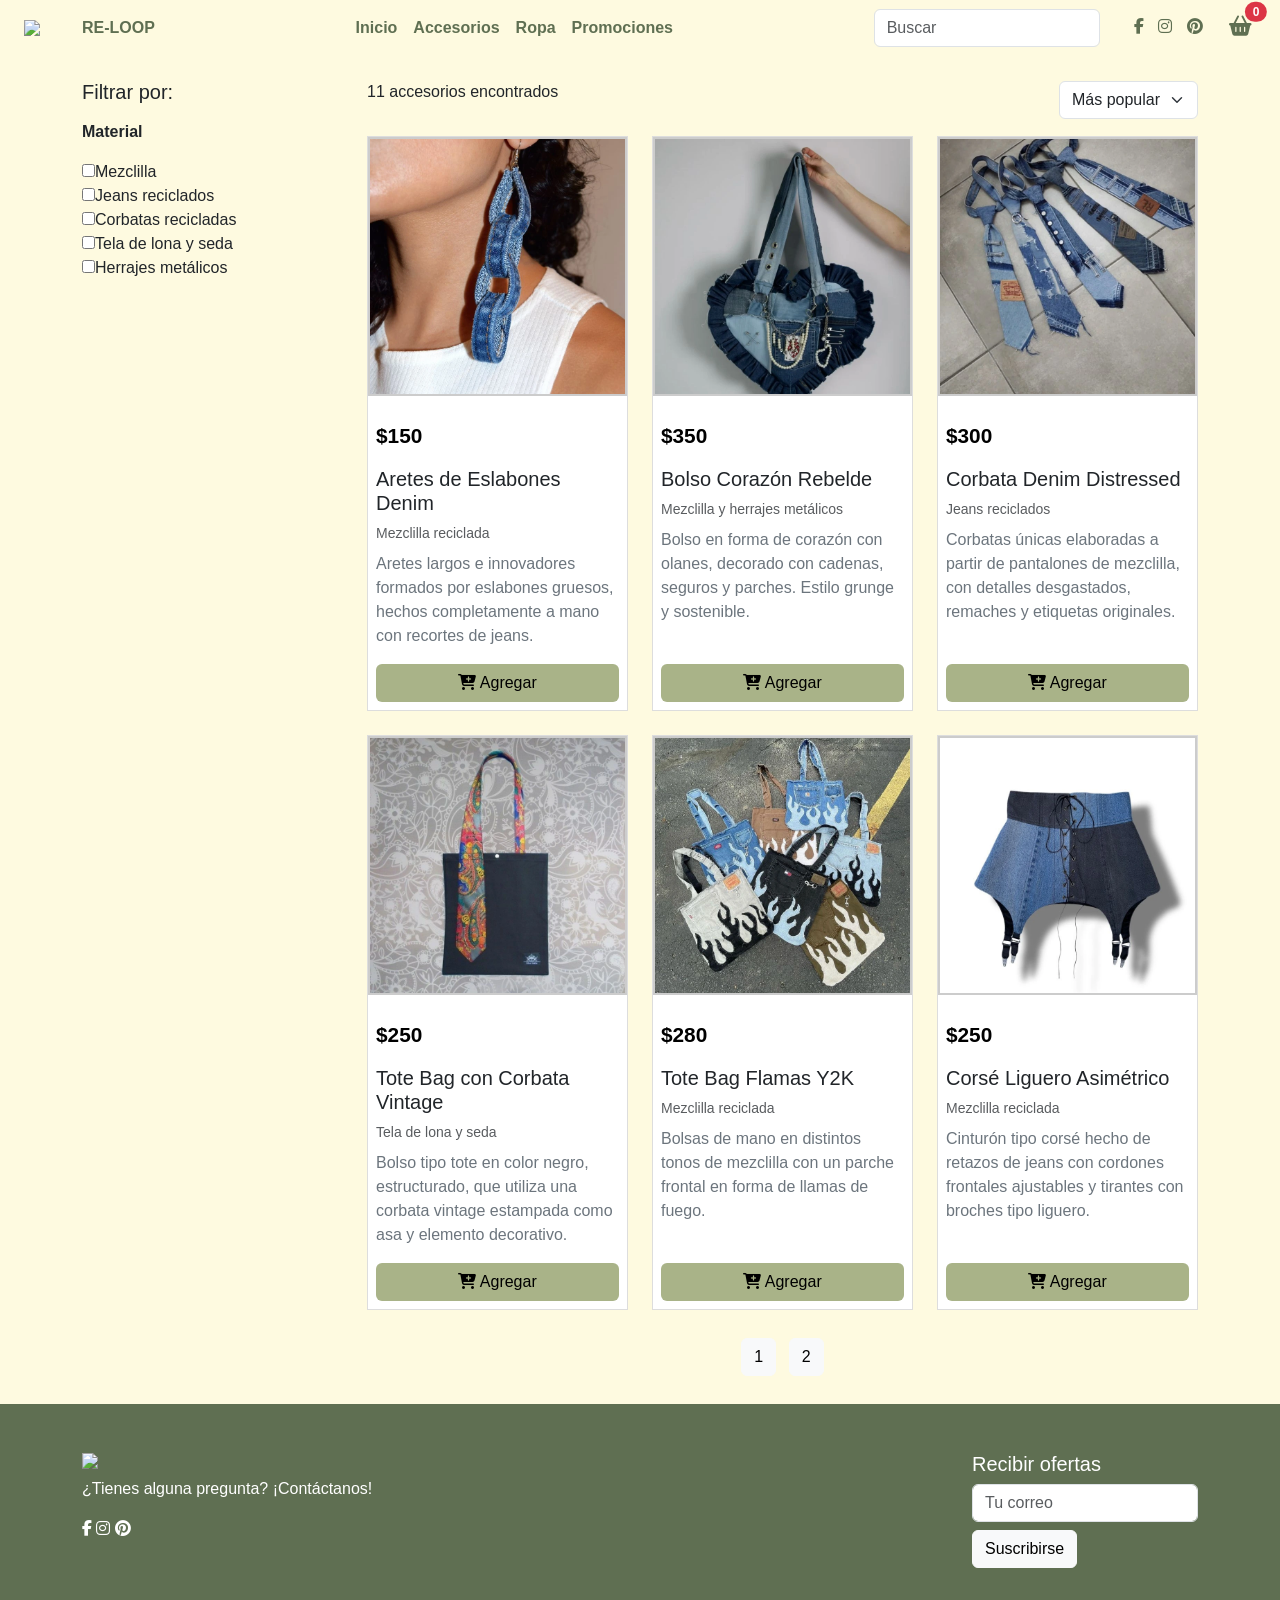
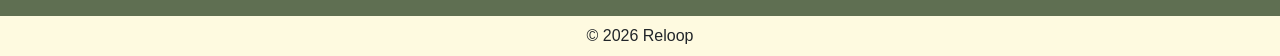
==== accesorios.html @ bd9ed518 "yaaaa me encantó" ====
<!DOCTYPE html>
<html lang="es">
<head>
    <meta charset="UTF-8">
    <title>Accesorios - Reloop</title>

    <link href="https://cdn.jsdelivr.net/npm/bootstrap@5.3.2/dist/css/bootstrap.min.css" rel="stylesheet">
    <link rel="stylesheet" href="https://cdnjs.cloudflare.com/ajax/libs/font-awesome/6.5.0/css/all.min.css">
    <link rel="stylesheet" href="css/styles.css">
</head>

<body>
<nav class="navbar navbar-expand-lg navbar-light px-4">
    <img src="logo.png" class="logo me-2">
    <span class="brand-text">RE-LOOP</span>

    <button class="navbar-toggler" data-bs-toggle="collapse" data-bs-target="#menu">
        <span class="navbar-toggler-icon"></span>
    </button>

    <div class="collapse navbar-collapse" id="menu">
        <ul class="navbar-nav mx-auto">
            <li class="nav-item"><a class="nav-link" href="index.html">Inicio</a></li>
            <li class="nav-item"><a class="nav-link active" href="accesorios.html">Accesorios</a></li>
            <li class="nav-item"><a class="nav-link" href="ropa.html">Ropa</a></li>
            <li class="nav-item"><a class="nav-link" href="promociones.html">Promociones</a></li>
        </ul>

        <form class="d-flex me-3">
            <input class="form-control me-2" type="search" placeholder="Buscar">
        </form>

        <div class="social-icons">
            <i class="fab fa-facebook-f"></i>
            <i class="fab fa-instagram"></i>
            <i class="fab fa-pinterest"></i>

            <a href="carrito.html" class="btn btn-outline-success position-relative p-1 ms-2" style="border: none;">
                <i class="fa-solid fa-basket-shopping fs-5"></i>
                <span class="position-absolute top-0 start-100 translate-middle badge rounded-pill bg-danger" id="contador-carrito">0</span>
                </a>
        </div>
    </div>
</nav>

<div class="container py-4">
    <div class="row">

        <aside class="col-lg-3 mb-4">
            <h5>Filtrar por:</h5>

            <p class="mt-3"><strong>Material</strong></p>
            <div><input type="checkbox" value="Mezclilla">Mezclilla</div>
            <div><input type="checkbox" value="Jeans">Jeans reciclados</div>
            <div><input type="checkbox" value="Corbata">Corbatas recicladas</div>
            <div><input type="checkbox" value="Seda">Tela de lona y seda</div>
            <div><input type="checkbox" value="Herrajes">Herrajes metálicos</div>
        </aside>

        <main class="col-lg-9">

            <div class="d-flex justify-content-between align-items-center mb-3">
                <p id="resultados-text">resultados para ""</p>

                <select id="ordenar" class="form-select w-auto">
                    <option value="popular" >Más popular</option>
                    <option value="asc">Precio bajo</option>
                    <option value="desc">Precio alto</option>
                </select>
            </div>

            <div id="contenedor-accesorios" class="row gy-4 gy-xxl-5"></div>
            <div id="paginacion" class="text-center mt-4"></div>
        </main>

    </div>
</div>

<footer class="py-5">
    <div class="container d-flex flex-column flex-md-row justify-content-between">

        <div>
            <img src="logo.png" class="footer-logo mb-2">
            <p>¿Tienes alguna pregunta? ¡Contáctanos!</p>
                <i class="fab fa-facebook-f"></i>
                <i class="fab fa-instagram"></i>
                <i class="fab fa-pinterest"></i>
        </div>

        <div>
            <h5>Recibir ofertas</h5>
            <input class="form-control mb-2" placeholder="Tu correo">
            <button class="btn btn-light">Suscribirse</button>
        </div>

    </div>
</footer>

<div class="copy text-center p-2">
    © 2026 Reloop
</div>

<script>

let accesoriosGlobal = [];
let paginaActual = 1;
const productosPorPagina = 6;

document.addEventListener('DOMContentLoaded', ProcesarDatos);
    async function ProcesarDatos() {
    accesoriosGlobal = await ObtenerDatos();
    if (!accesoriosGlobal) return;
    PintarDatos(accesoriosGlobal);
    document.querySelectorAll('input[type="checkbox"]')
        .forEach(cb => {
            cb.addEventListener('change', AplicarFiltros);
        });
    }

function PintarDatos(accesorios){
    const inicio = (paginaActual - 1) * productosPorPagina;
    const fin = inicio + productosPorPagina;
    const accesoriosPagina = accesorios.slice(inicio, fin);
    let template = '';
    accesoriosPagina.forEach(item => {
        template += `
        <div class="col-12 col-md-6 col-lg-4 d-flex align-items-stretch">
            <article class="d-flex w-100 flex-column h-100">
                <div class="product-card w-100 d-flex flex-column h-100">

                    <a href="producto.html?id=${item.Id}&tipo=accesorios" class="text-decoration-none">
                        <div class="card-box mb-3">
                            <img src="img/${item.Imagen}" class="img-fluid" alt="${item.Nombre}">
                        </div>
                    </a>

                    <div class="p-2 d-flex flex-column flex-grow-1">
                        <p class="price">
                            <span class="new">$${item.Precio}</span>
                        </p>
                        <h3 class="h5 mb-2">${item.Nombre}</h3>
                        <p class="text-muted small mb-2">
                            ${item.Material}
                        </p>
                        <p class="card-text text-secondary mb-3">
                            ${item.Descripcion}
                        </p>
                        <button
                            class="btn btn-add w-100 mt-auto"
                            onclick="AgregarAlCarritoGlobal(
                                ${item.Id},
                                '${item.Nombre}',
                                ${item.Precio},
                                '${item.Imagen}'
                            )">

                            <i class="fa fa-cart-plus"></i>
                            Agregar
                        </button>
                    </div>
                </div>
            </article>
        </div>
        `;
    });
    document.getElementById('contenedor-accesorios').innerHTML = template;
    document.getElementById('resultados-text').textContent =
        `${accesorios.length} accesorios encontrados`;
    CrearPaginacion(accesorios.length);
}

function CrearPaginacion(total){
    const totalPaginas = Math.ceil(total / productosPorPagina);
    let html = '';
    for(let i = 1; i <= totalPaginas; i++){
        html += `
        <button
            class="btn btn-light m-1"
            onclick="CambiarPagina(${i})">
            ${i}
        </button>
        `;
    }
    document.getElementById('paginacion').innerHTML = html;
}

function CambiarPagina(numero){
    paginaActual = numero;
    PintarDatos(accesoriosGlobal);
}

function AplicarFiltros(){
    let productosFiltrados = [...accesoriosGlobal];
    const materialesSeleccionados =
        [...document.querySelectorAll('input[type="checkbox"]:checked')]
        .map(cb => cb.value);

    if(materialesSeleccionados.length > 0){
        productosFiltrados = productosFiltrados.filter(item =>
            materialesSeleccionados.some(material =>
                item.Material.toLowerCase()
                    .includes(material.toLowerCase())
            )
        );
    }
    paginaActual = 1;
    PintarDatos(productosFiltrados);
}

async function ObtenerDatos() {
    try {
        const respuesta = await fetch('./js/accesorios.json');
        const datos = await respuesta.json();
        return datos;

    } catch (error) {
        console.error('Error al obtener los datos:', error);
        alert('Error al obtener los datos. Revisa la consola.');
    }
}
</script>
<div class="toast-container position-fixed top-0 end-0 p-3">

    <div id="toastCarrito"
         class="toast text-bg-success border-0">

        <div class="d-flex">

            <div class="toast-body" id="toastMensaje"></div>

            <button type="button"
                    class="btn-close btn-close-white me-2 m-auto"
                    data-bs-dismiss="toast">
            </button>

        </div>

    </div>

</div>
<script src="https://cdn.jsdelivr.net/npm/bootstrap@5.3.2/dist/js/bootstrap.bundle.min.js"></script>
<script src="./js/carrito.js"></script>

</body>
</html>
---- css/styles.css ----
body {
    background-color: #FEFAE0;
    font-family: Arial, sans-serif;
}

.logo {
    width: 50px;
}

.brand-text {
    font-weight: bold;
    color: #5F6F52;
}

.navbar {
    background-color: #FEFAE0 !important;
}

.nav-link {
    color: #5F6F52 !important;
    font-weight: bold;
}

.nav-link:hover {
    color: #A9B388 !important;
}

.social-icons i {
    margin-left: 10px;
    cursor: pointer;
    color: #5F6F52;
}

.social-icons i:hover {
    color: #A9B388;
}

.hero {
    min-height: 500px;
    background:
        linear-gradient(
            rgba(95,111,82,0.4),
            rgba(95,111,82,0.4)
        ),
        url('../img/banner.jpg');

    background-size: cover;
    background-position: center;
    color: white;
}

.hero h1{
    font-size: 5rem;
    font-weight: 900;
    letter-spacing: 6px;
}

.hero p{
    font-size: 1.5rem;
}

.accesorios {
    background-color: #5F6F52;
    color: white;
}

.ropa {
    background-color: #A9B388;
    color: #5F6F52;
}

.card-box {
    width: 100%;
    aspect-ratio: 1 / 1; 
    overflow: hidden;
    border: 2px solid #ccc;
}

.card-box img {
    width: 100%;
    height: 100%;
    object-fit: cover;
}

footer {
    background-color: #5F6F52;
    color: white;
}

.footer-logo {
    width: 60px;
}

.copy {
    background-color: #FEFAE0;
}

.product-card {
    background: white;
    border: 1px solid #ddd;
    display: flex;
    flex-direction: column;
    height: 100%;
}

.product-card .p-2 {
    display: flex;
    flex-direction: column;
    flex: 1;
}

.btn-add {
    margin-top: auto;
}

.card-box {
    width: 100%;
    aspect-ratio: 1 / 1;
    overflow: hidden;
}

.card-box img {
    width: 100%;
    height: 100%;
    object-fit: cover;
}

.price .new {
    color: #000000;
    font-weight: 700;
    font-size: 1.3rem;
}

.price .old {
    text-decoration: line-through;
    color: #888;
    margin-left: 8px;
}

.price-discount {
    color: #dc3545 !important;
    font-weight: bold;
}

.btn-add {
    background-color: #A9B388;
    color: #000;
}

.btn-add:hover {
    background-color: #5F6F52;
    color: white;
}

.product-featured-card {
    transition: transform 0.2s ease-in-out;
    cursor: pointer;
}
.product-featured-card:hover {
    transform: scale(1.03);
}
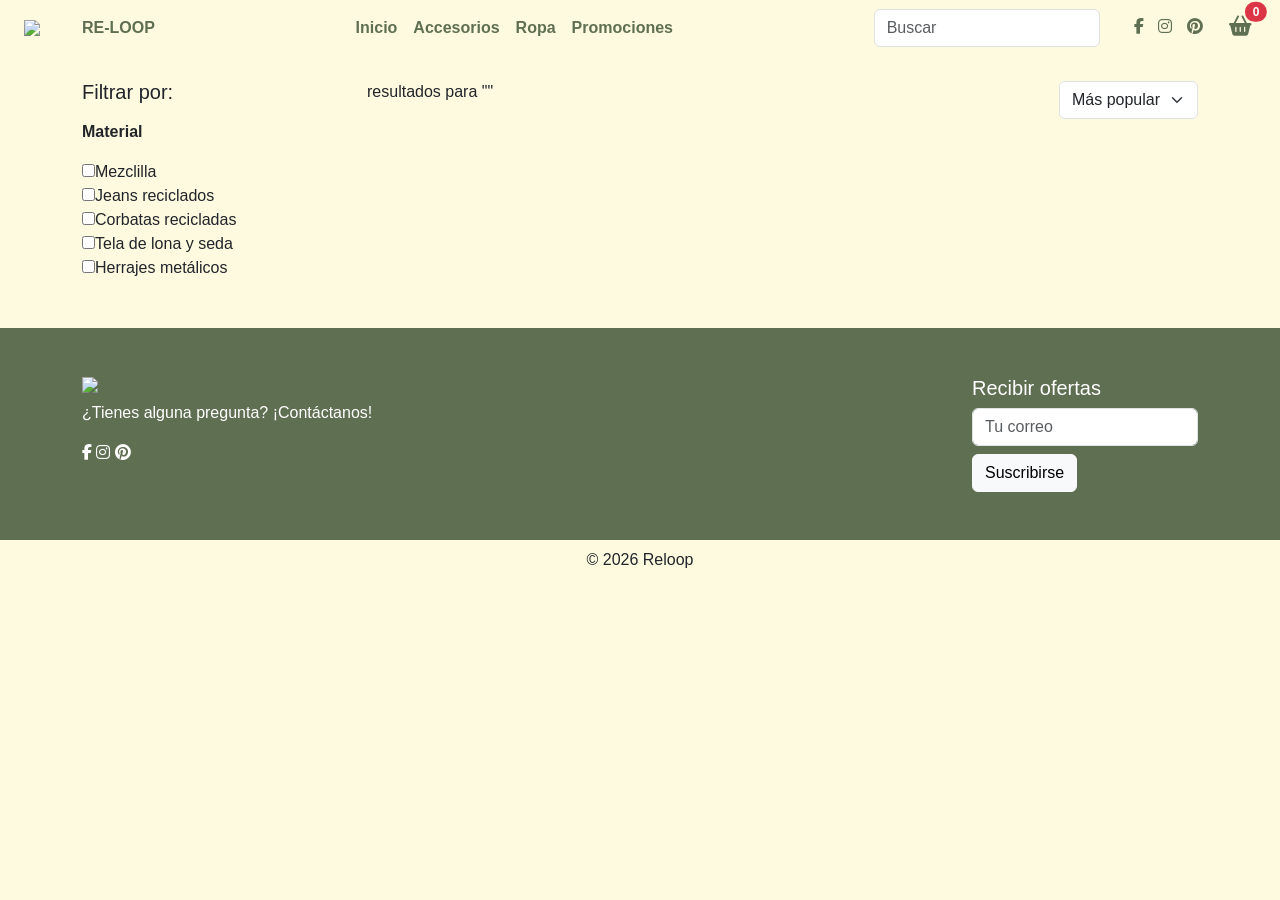
==== commit 0e6da4a1: "Cambio de fetch a BD" ====
--- a/accesorios.html
+++ b/accesorios.html
@@ -145,17 +145,8 @@
                         <p class="card-text text-secondary mb-3">
                             ${item.Descripcion}
                         </p>
-                        <button
-                            class="btn btn-add w-100 mt-auto"
-                            onclick="AgregarAlCarritoGlobal(
-                                ${item.Id},
-                                '${item.Nombre}',
-                                ${item.Precio},
-                                '${item.Imagen}'
-                            )">
-
-                            <i class="fa fa-cart-plus"></i>
-                            Agregar
+                        <button class="btn btn-add w-100 mt-auto">
+                            <i class="fa fa-cart-plus"></i> Agregar
                         </button>
                     </div>
                 </div>
@@ -209,7 +200,7 @@
 
 async function ObtenerDatos() {
     try {
-        const respuesta = await fetch('./js/accesorios.json');
+        const respuesta = await fetch('./api/productos.php?categoria=Accesorios');
         const datos = await respuesta.json();
         return datos;
 
@@ -218,28 +209,7 @@
         alert('Error al obtener los datos. Revisa la consola.');
     }
 }
+
 </script>
-<div class="toast-container position-fixed top-0 end-0 p-3">
-
-    <div id="toastCarrito"
-         class="toast text-bg-success border-0">
-
-        <div class="d-flex">
-
-            <div class="toast-body" id="toastMensaje"></div>
-
-            <button type="button"
-                    class="btn-close btn-close-white me-2 m-auto"
-                    data-bs-dismiss="toast">
-            </button>
-
-        </div>
-
-    </div>
-
-</div>
-<script src="https://cdn.jsdelivr.net/npm/bootstrap@5.3.2/dist/js/bootstrap.bundle.min.js"></script>
-<script src="./js/carrito.js"></script>
-
 </body>
 </html>
--- a/css/styles.css
+++ b/css/styles.css
@@ -158,4 +158,22 @@
 }
 .product-featured-card:hover {
     transform: scale(1.03);
+}
+.card{
+    border:none;
+    border-radius:12px;
+}
+
+.btn-success{
+    background:#5f6f52;
+    border:#5f6f52;
+}
+
+.btn-success:hover{
+    background:#4c5a43;
+}
+
+h2,h4{
+    color:#5f6f52;
+    font-weight:700;
 }
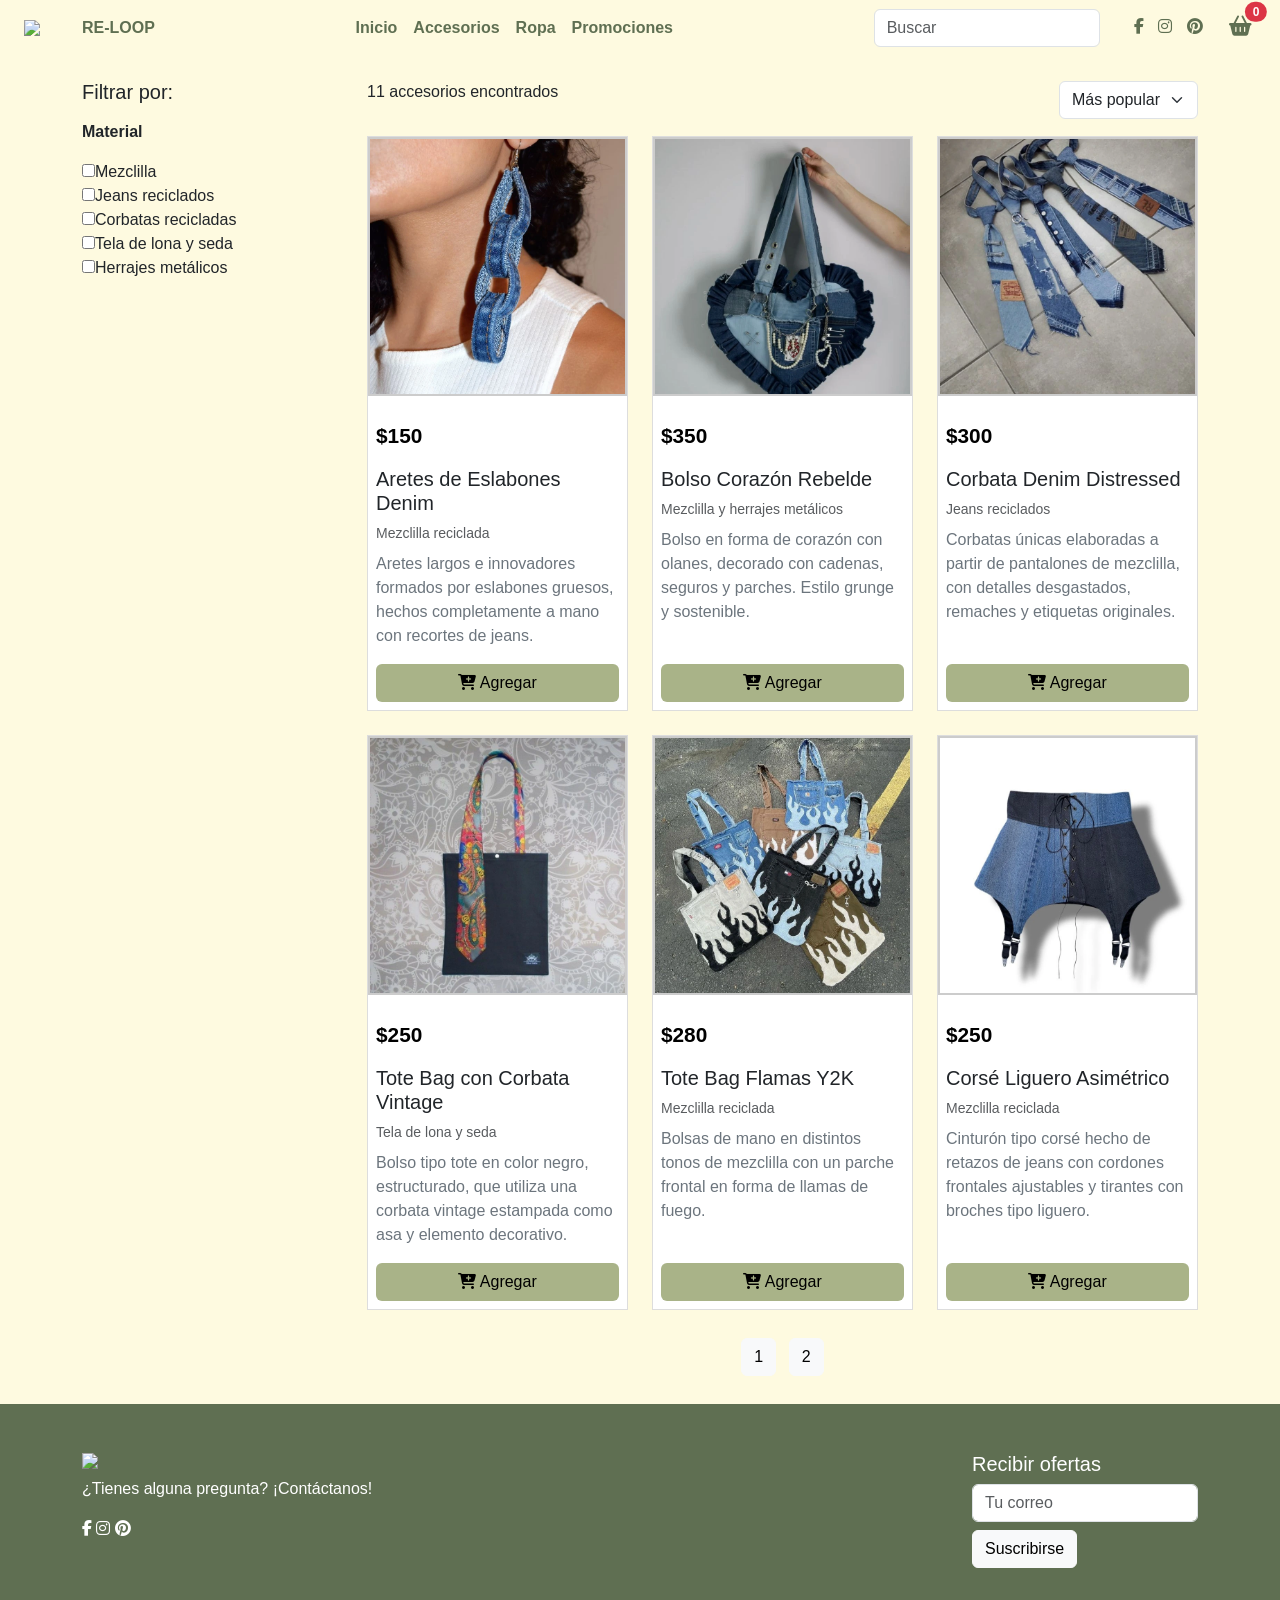
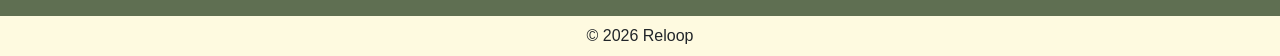
==== commit 74a6db49: "Inicios de carrito" ====
--- a/accesorios.html
+++ b/accesorios.html
@@ -145,8 +145,18 @@
                         <p class="card-text text-secondary mb-3">
                             ${item.Descripcion}
                         </p>
-                        <button class="btn btn-add w-100 mt-auto">
-                            <i class="fa fa-cart-plus"></i> Agregar
+                        <button
+                            class="btn btn-add w-100 mt-auto"
+                            onclick="AgregarAlCarritoGlobal(
+                                ${item.Id},
+                                '${item.SKU}',
+                                '${item.Nombre}',
+                                ${item.Precio},
+                                '${item.Imagen}'
+                            )">
+
+                            <i class="fa fa-cart-plus"></i>
+                            Agregar
                         </button>
                     </div>
                 </div>
@@ -200,7 +210,7 @@
 
 async function ObtenerDatos() {
     try {
-        const respuesta = await fetch('./api/productos.php?categoria=Accesorios');
+        const respuesta = await fetch('./js/accesorios.json');
         const datos = await respuesta.json();
         return datos;
 
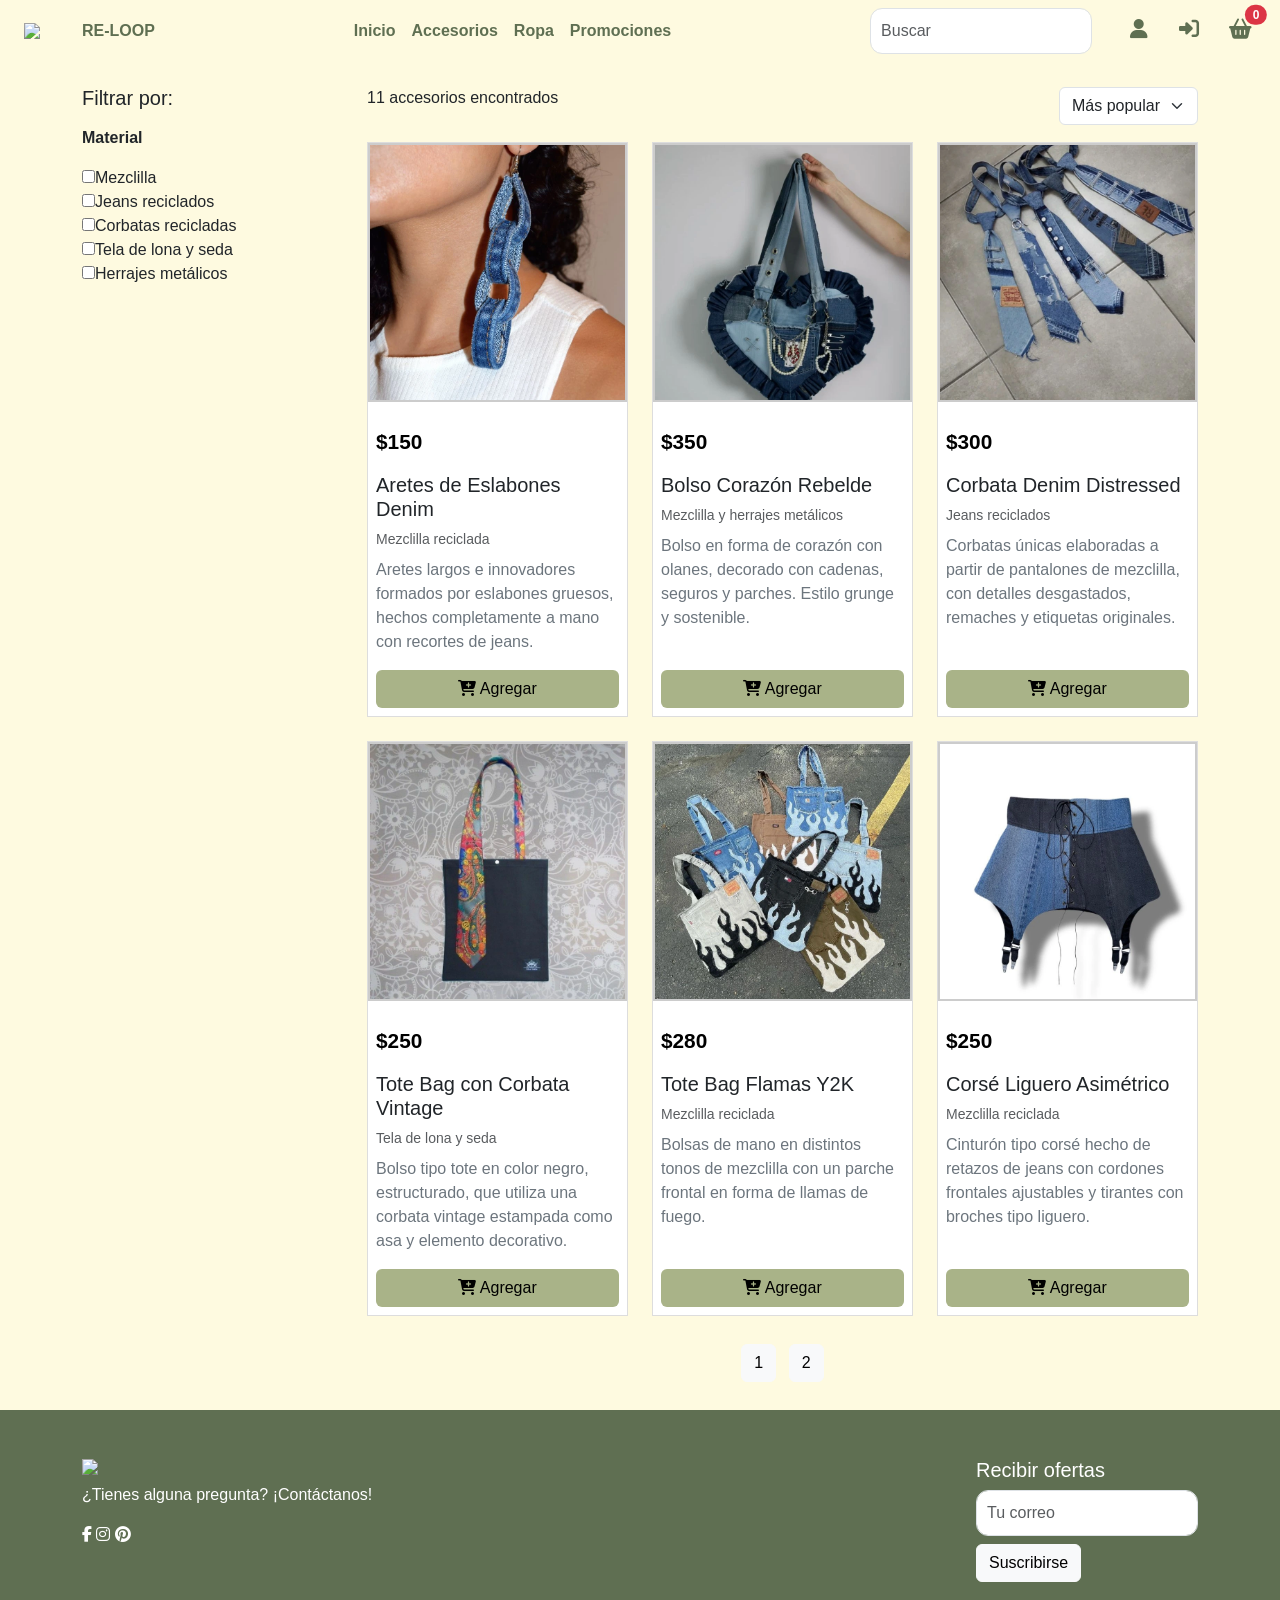
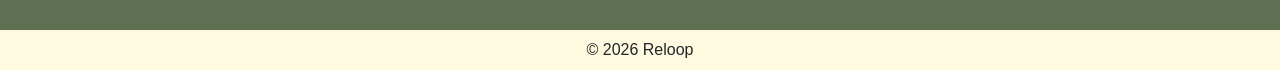
==== commit b0e66b6f: "3 pags y botones" ====
--- a/accesorios.html
+++ b/accesorios.html
@@ -31,10 +31,12 @@
         </form>
 
         <div class="social-icons">
-            <i class="fab fa-facebook-f"></i>
-            <i class="fab fa-instagram"></i>
-            <i class="fab fa-pinterest"></i>
-
+            <a href="mi-cuenta.html" class="btn btn-outline-success position-relative p-1" style="border: none;">
+                <i class="fa-solid fa-user fs-5"></i>
+            </a>    
+            <a href="login.html" class="btn btn-outline-success position-relative p-1 ms-2" style="border: none;">
+                <i class="fa-solid fa-right-to-bracket fs-5"></i>
+            </a>
             <a href="carrito.html" class="btn btn-outline-success position-relative p-1 ms-2" style="border: none;">
                 <i class="fa-solid fa-basket-shopping fs-5"></i>
                 <span class="position-absolute top-0 start-100 translate-middle badge rounded-pill bg-danger" id="contador-carrito">0</span>
--- a/css/styles.css
+++ b/css/styles.css
@@ -176,4 +176,28 @@
 h2,h4{
     color:#5f6f52;
     font-weight:700;
+}
+
+.card {
+    border-radius: 18px;
+}
+
+.form-control {
+    border-radius: 12px;
+    padding: 10px;
+}
+
+.btn-success {
+    background-color: #5F6F52;
+    border-color: #5F6F52;
+}
+
+.btn-success:hover {
+    background-color: #A9B388;
+    border-color: #A9B388;
+}
+
+h2, h3, h4 {
+    color: #5F6F52;
+    font-weight: bold;
 }
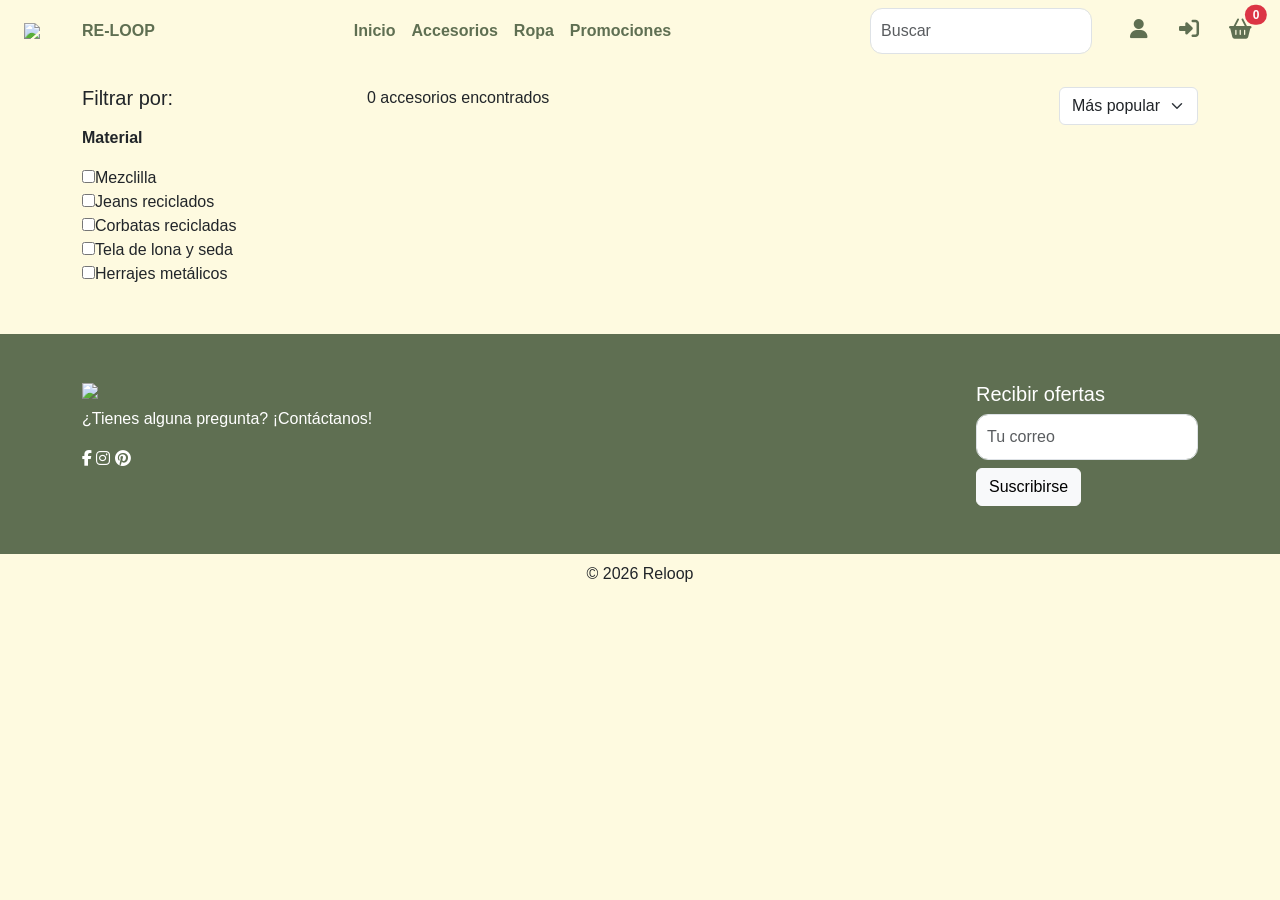
==== commit e96be1f6: "Decremento y muestra de stock" ====
--- a/accesorios.html
+++ b/accesorios.html
@@ -11,7 +11,7 @@
 
 <body>
 <nav class="navbar navbar-expand-lg navbar-light px-4">
-    <img src="logo.png" class="logo me-2">
+    <img src="./img/logo.png" class="logo me-2">
     <span class="brand-text">RE-LOOP</span>
 
     <button class="navbar-toggler" data-bs-toggle="collapse" data-bs-target="#menu">
@@ -31,10 +31,14 @@
         </form>
 
         <div class="social-icons">
-            <a href="mi-cuenta.html" class="btn btn-outline-success position-relative p-1" style="border: none;">
+            <a href="mi-cuenta.php" id="btnPerfil" class="btn btn-outline-success position-relative p-1" style="border: none;">
                 <i class="fa-solid fa-user fs-5"></i>
-            </a>    
-            <a href="login.html" class="btn btn-outline-success position-relative p-1 ms-2" style="border: none;">
+            </a>
+            <span id="usuarioNav" class="ms-2 align-middle d-none"></span>
+            <button id="btnLogout" type="button" class="btn btn-outline-danger btn-sm ms-2 d-none">
+                Cerrar sesión
+            </button>
+            <a href="login.html" id="btnLogin" class="btn btn-outline-success position-relative p-1 ms-2" style="border: none;">
                 <i class="fa-solid fa-right-to-bracket fs-5"></i>
             </a>
             <a href="carrito.html" class="btn btn-outline-success position-relative p-1 ms-2" style="border: none;">
@@ -82,7 +86,7 @@
     <div class="container d-flex flex-column flex-md-row justify-content-between">
 
         <div>
-            <img src="logo.png" class="footer-logo mb-2">
+            <img src="./img/logo.png" class="footer-logo mb-2">
             <p>¿Tienes alguna pregunta? ¡Contáctanos!</p>
                 <i class="fab fa-facebook-f"></i>
                 <i class="fab fa-instagram"></i>
@@ -102,6 +106,8 @@
     © 2026 Reloop
 </div>
 
+<script src="https://cdn.jsdelivr.net/npm/bootstrap@5.3.2/dist/js/bootstrap.bundle.min.js"></script>
+<script src="./js/carrito.js"></script>
 <script>
 
 let accesoriosGlobal = [];
@@ -212,16 +218,91 @@
 
 async function ObtenerDatos() {
     try {
-        const respuesta = await fetch('./js/accesorios.json');
+        const respuesta = await fetch('./api/obtenerProductos.php?tipo=accesorios');
         const datos = await respuesta.json();
-        return datos;
+        
+        // Si la respuesta es un error (tiene success: false), retornar array vacío
+        if (datos && typeof datos === 'object' && datos.success === false) {
+            console.error('Error del API:', datos.message);
+            return [];
+        }
+        
+        // Si es un array, devolverlo
+        if (Array.isArray(datos)) {
+            return datos;
+        }
+        
+        console.warn('Respuesta inesperada del API:', datos);
+        return [];
 
     } catch (error) {
         console.error('Error al obtener los datos:', error);
         alert('Error al obtener los datos. Revisa la consola.');
+        return [];
     }
 }
 
 </script>
+<script>
+async function cargarUsuarioNav() {
+    const usuarioNav = document.getElementById("usuarioNav");
+    const btnLogout = document.getElementById("btnLogout");
+    const btnLogin = document.getElementById("btnLogin");
+
+    if (!usuarioNav || !btnLogout || !btnLogin) {
+        return;
+    }
+
+    try {
+        const respuesta = await fetch("api/obtenerUsuario.php");
+        const usuario = await respuesta.json();
+
+        if (usuario.success === false) {
+            usuarioNav.classList.add("d-none");
+            btnLogout.classList.add("d-none");
+            btnLogin.classList.remove("d-none");
+            return;
+        }
+
+        usuarioNav.textContent = usuario.nombre;
+        usuarioNav.classList.remove("d-none");
+        btnLogout.classList.remove("d-none");
+        btnLogin.classList.add("d-none");
+    }
+    catch (error) {
+        console.error(error);
+    }
+}
+
+document.addEventListener("DOMContentLoaded", function() {
+    cargarUsuarioNav();
+
+    const btnLogout = document.getElementById("btnLogout");
+    if (btnLogout) {
+        btnLogout.addEventListener("click", async function() {
+            const respuesta = await fetch("api/logout.php");
+            const datos = await respuesta.json();
+            if (datos.success) {
+                window.location = "index.html";
+            }
+        });
+    }
+});
+</script>
+
+<div class="toast-container position-fixed bottom-0 end-0 p-3">
+    <div id="toastCarrito" class="toast text-bg-success border-0" role="alert">
+        <div class="d-flex">
+            <div class="toast-body" id="toastMensaje">
+                Producto agregado al carrito
+            </div>
+            <button type="button"
+                class="btn-close btn-close-white me-2 m-auto"
+                data-bs-dismiss="toast">
+            </button>
+        </div>
+    </div>
+</div>
+
 </body>
 </html>
